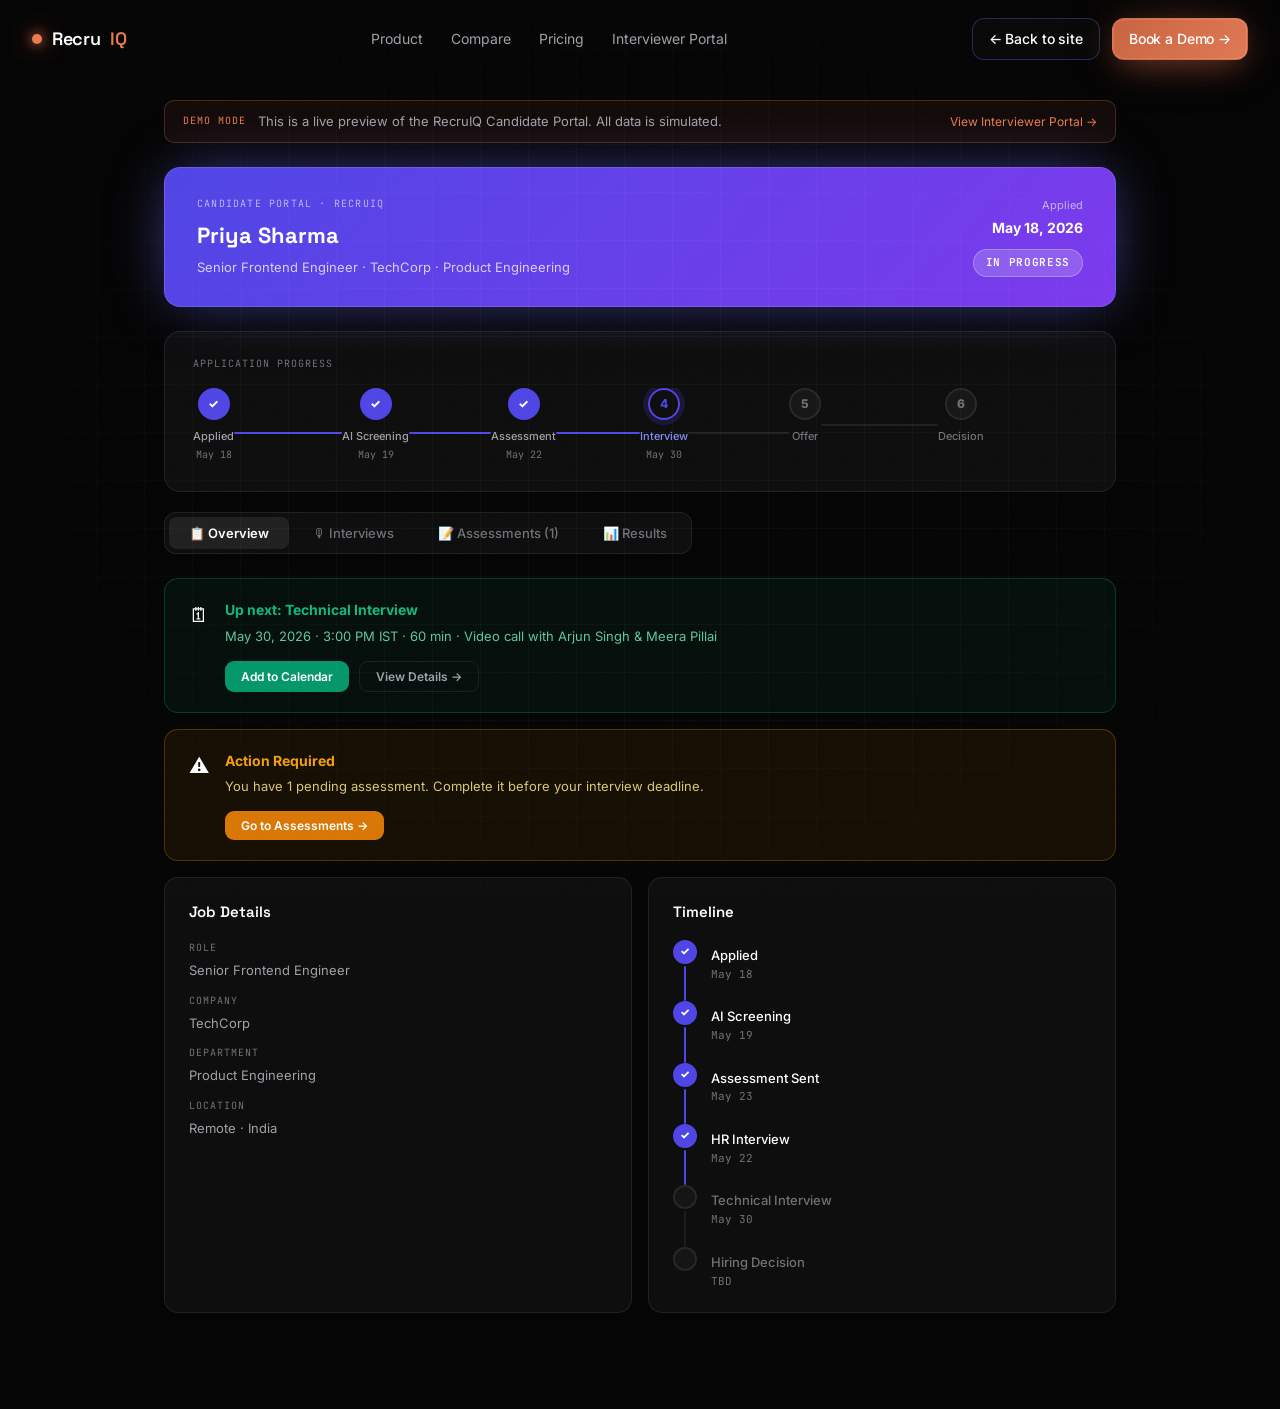
==== candidate-portal.html @ 2f773f4e "Add Candidate Portal and Interviewer Portal demo pages - Created candidate-portal.html: full dark-th" ====
<!doctype html>
<html lang="en">
<head>
<meta charset="utf-8">
<meta name="viewport" content="width=device-width,initial-scale=1">
<title>Candidate Portal — RecruIQ Demo</title>
<meta name="robots" content="noindex">
<link rel="icon" href="favicon.ico">
<link rel="stylesheet" href="shared.css">
<style>
.portal-wrap { max-width: 1000px; margin: 0 auto; padding: 100px 24px 80px; }

/* Header gradient */
.portal-header {
  background: linear-gradient(135deg, #4f46e5 0%, #7c3aed 100%);
  border-radius: 16px;
  padding: 28px 32px;
  display: flex;
  justify-content: space-between;
  align-items: center;
  margin-bottom: 24px;
  border: 1px solid rgba(255,255,255,0.12);
  box-shadow: 0 0 60px -10px rgba(99,102,241,0.6);
}
.portal-header-left .label {
  font-family: 'JetBrains Mono', monospace;
  font-size: 10px;
  text-transform: uppercase;
  letter-spacing: 0.12em;
  color: rgba(255,255,255,0.6);
  margin-bottom: 6px;
}
.portal-header-left .name { font-family: 'Space Grotesk', sans-serif; font-size: 22px; font-weight: 700; color: #fff; }
.portal-header-left .sub { font-size: 13px; color: rgba(255,255,255,0.75); margin-top: 4px; }
.portal-header-right { text-align: right; }
.portal-header-right .date-label { font-size: 11px; color: rgba(255,255,255,0.6); }
.portal-header-right .date-val { font-weight: 700; color: #fff; font-size: 14px; margin-top: 2px; }
.status-badge {
  display: inline-block;
  margin-top: 10px;
  background: rgba(255,255,255,0.18);
  border: 1px solid rgba(255,255,255,0.25);
  border-radius: 20px;
  padding: 4px 12px;
  font-size: 11px;
  font-weight: 600;
  color: #fff;
  font-family: 'JetBrains Mono', monospace;
  text-transform: uppercase;
  letter-spacing: 0.06em;
}

/* Stage pipeline */
.stage-card {
  background: var(--card);
  border: 1px solid var(--border);
  border-radius: 16px;
  padding: 24px 28px;
  margin-bottom: 20px;
}
.stage-label {
  font-family: 'JetBrains Mono', monospace;
  font-size: 10px;
  text-transform: uppercase;
  letter-spacing: 0.1em;
  color: var(--text-faint);
  margin-bottom: 16px;
}
.stage-pipeline {
  display: flex;
  align-items: flex-start;
  gap: 0;
  overflow-x: auto;
  padding-bottom: 4px;
}
.stage-item {
  display: flex;
  flex-direction: column;
  align-items: center;
  flex: 1;
  min-width: 80px;
  position: relative;
}
.stage-connector {
  flex: 1;
  height: 2px;
  margin-top: 15px;
  border-radius: 2px;
  min-width: 20px;
}
.stage-dot {
  width: 32px; height: 32px;
  border-radius: 50%;
  display: flex; align-items: center; justify-content: center;
  font-size: 12px; font-weight: 800;
  border: 2px solid;
  flex-shrink: 0;
  position: relative;
  z-index: 1;
}
.stage-dot.done { background: #4f46e5; border-color: #4f46e5; color: #fff; }
.stage-dot.active {
  background: transparent;
  border-color: #4f46e5;
  color: #4f46e5;
  box-shadow: 0 0 0 5px rgba(79,70,229,0.18);
}
.stage-dot.future { background: rgba(255,255,255,0.04); border-color: var(--border); color: var(--text-faint); }
.stage-name { font-size: 11px; font-weight: 500; margin-top: 8px; white-space: nowrap; text-align: center; }
.stage-date { font-size: 10px; color: var(--text-faint); font-family: 'JetBrains Mono', monospace; margin-top: 2px; }

/* Tab bar */
.tab-bar {
  display: flex;
  gap: 4px;
  background: rgba(255,255,255,0.04);
  border: 1px solid var(--border);
  border-radius: 12px;
  padding: 4px;
  margin-bottom: 24px;
  width: fit-content;
}
.tab-btn {
  background: transparent;
  border: none;
  border-radius: 8px;
  padding: 8px 20px;
  font-size: 13px;
  font-family: 'Inter', sans-serif;
  color: var(--text-faint);
  cursor: pointer;
  font-weight: 500;
  transition: all .15s;
  white-space: nowrap;
}
.tab-btn.active {
  background: rgba(255,255,255,0.08);
  color: #fff;
  font-weight: 600;
}
.tab-pane { display: none; }
.tab-pane.active { display: block; }

/* Portal card */
.p-card {
  background: var(--card);
  border: 1px solid var(--border);
  border-radius: 14px;
  padding: 22px 24px;
  margin-bottom: 16px;
  transition: border-color .2s;
}
.p-card-grid { display: grid; grid-template-columns: 1fr 1fr; gap: 16px; }
.p-card-label {
  font-family: 'JetBrains Mono', monospace;
  font-size: 10px;
  text-transform: uppercase;
  letter-spacing: 0.1em;
  color: var(--text-faint);
  margin-bottom: 4px;
}
.p-card-value { font-size: 13px; color: var(--text-dim); }

/* Alert cards */
.alert-green {
  background: rgba(16,185,129,0.06);
  border: 1px solid rgba(16,185,129,0.25);
  border-radius: 14px;
  padding: 20px 24px;
  margin-bottom: 16px;
  display: flex;
  gap: 16px;
  align-items: flex-start;
}
.alert-amber {
  background: rgba(245,158,11,0.07);
  border: 1px solid rgba(245,158,11,0.25);
  border-radius: 14px;
  padding: 20px 24px;
  margin-bottom: 16px;
  display: flex;
  gap: 16px;
  align-items: flex-start;
}
.alert-icon { font-size: 20px; flex-shrink: 0; }
.alert-title { font-weight: 700; font-size: 14px; margin-bottom: 4px; }
.alert-green .alert-title { color: #10b981; }
.alert-amber .alert-title { color: #f59e0b; }
.alert-body { font-size: 13px; }
.alert-green .alert-body { color: rgba(110,231,183,0.85); }
.alert-amber .alert-body { color: rgba(253,230,138,0.85); }

/* Badge */
.badge {
  display: inline-block;
  font-size: 11px;
  font-weight: 600;
  padding: 3px 9px;
  border-radius: 5px;
  font-family: 'JetBrains Mono', monospace;
}
.badge-green  { color: #10b981; background: rgba(16,185,129,0.12); }
.badge-amber  { color: #f59e0b; background: rgba(245,158,11,0.12); }
.badge-indigo { color: #818cf8; background: rgba(99,102,241,0.12); }
.badge-gray   { color: var(--text-faint); background: rgba(255,255,255,0.06); }
.badge-coral  { color: var(--coral-bright); background: rgba(201,100,66,0.12); }

/* Section heading inside portal */
.p-h2 {
  font-family: 'Space Grotesk', sans-serif;
  font-size: 15px;
  font-weight: 600;
  color: var(--text);
  margin-bottom: 16px;
}

/* Timeline */
.timeline { display: flex; flex-direction: column; }
.tl-item { display: flex; gap: 14px; padding-bottom: 18px; position: relative; }
.tl-item:last-child { padding-bottom: 0; }
.tl-line {
  position: absolute;
  left: 11px; top: 26px;
  width: 2px;
  height: calc(100% - 26px);
  border-radius: 2px;
}
.tl-dot {
  width: 24px; height: 24px;
  border-radius: 50%; flex-shrink: 0; z-index: 1;
  display: flex; align-items: center; justify-content: center;
  font-size: 11px; font-weight: 800;
  border: 2px solid;
}
.tl-dot.done { background: #4f46e5; border-color: #4f46e5; color: #fff; }
.tl-dot.future { background: rgba(255,255,255,0.03); border-color: var(--border); color: var(--text-faint); }
.tl-name { font-size: 13px; font-weight: 500; margin-top: 3px; }
.tl-date { font-size: 11px; color: var(--text-faint); font-family: 'JetBrains Mono', monospace; }

/* Interview card */
.iv-card {
  background: var(--card);
  border: 1px solid var(--border);
  border-radius: 14px;
  padding: 22px 24px;
  margin-bottom: 16px;
}
.iv-card.upcoming { border-color: rgba(79,70,229,0.35); }
.iv-top { display: flex; justify-content: space-between; align-items: flex-start; margin-bottom: 14px; }
.iv-title { font-family: 'Space Grotesk', sans-serif; font-size: 17px; font-weight: 700; color: var(--text); }
.iv-meta { font-size: 12px; color: var(--text-faint); margin-top: 4px; font-family: 'JetBrains Mono', monospace; }
.iv-feedback {
  background: rgba(255,255,255,0.025);
  border: 1px solid var(--border);
  border-left: 3px solid #4f46e5;
  border-radius: 0 10px 10px 0;
  padding: 14px 16px;
  font-size: 13px;
  color: var(--text-dim);
  line-height: 1.65;
  margin-top: 14px;
}
.iv-strengths { display: flex; gap: 32px; margin-top: 12px; flex-wrap: wrap; }
.iv-str-title { font-family: 'JetBrains Mono', monospace; font-size: 10px; text-transform: uppercase; letter-spacing: 0.1em; margin-bottom: 6px; }

/* Button */
.p-btn {
  display: inline-flex; align-items: center; gap: 7px;
  background: #4f46e5;
  color: #fff; border: none; border-radius: 9px;
  padding: 9px 20px; font-size: 13px; font-weight: 600;
  cursor: pointer; font-family: 'Inter', sans-serif;
  transition: opacity .15s, transform .15s;
}
.p-btn:hover { opacity: .88; transform: translateY(-1px); }
.p-btn.outline {
  background: transparent;
  border: 1px solid var(--border);
  color: var(--text-dim);
}
.p-btn.green { background: #059669; }
.p-btn.danger { background: #ef4444; }

/* Assessment card */
.as-card {
  border: 1px solid var(--border);
  border-radius: 14px;
  padding: 22px 24px;
  margin-bottom: 16px;
  background: var(--card);
}
.as-card.pending { background: rgba(245,158,11,0.04); border-color: rgba(245,158,11,0.25); }
.as-card.done    { background: var(--card); }
.as-top { display: flex; justify-content: space-between; align-items: flex-start; }
.as-title { font-family: 'Space Grotesk', sans-serif; font-size: 16px; font-weight: 700; color: var(--text); margin-bottom: 4px; }
.as-by { font-size: 12px; color: var(--text-faint); font-family: 'JetBrains Mono', monospace; }
.as-types { display: flex; gap: 10px; margin-top: 12px; }
.as-type-dot {
  width: 8px; height: 8px; border-radius: 50%; display: inline-block; margin-right: 5px;
}

/* Score bar */
.score-wrap { display: flex; align-items: center; gap: 14px; margin-top: 12px; }
.score-bar { flex: 1; height: 6px; background: rgba(255,255,255,0.06); border-radius: 4px; overflow: hidden; }
.score-fill { height: 100%; border-radius: 4px; }

/* Results */
.round-row {
  display: flex; justify-content: space-between; align-items: center;
  padding: 13px 0;
  border-bottom: 1px solid rgba(255,255,255,0.05);
}
.round-row:last-child { border-bottom: none; }
.round-name { font-size: 13px; font-weight: 500; color: var(--text); }
.round-note { font-size: 12px; color: var(--text-faint); margin-top: 2px; }
.round-right { display: flex; align-items: center; gap: 12px; flex-shrink: 0; }
.round-date { font-size: 11px; color: var(--text-faint); font-family: 'JetBrains Mono', monospace; }

/* ─── Assessment Runner ─── */
#runner { display: none; }
#runner.active { display: block; }
#portal-main { display: block; }
#portal-main.hidden { display: none; }

.runner-header {
  background: var(--card);
  border: 1px solid var(--border);
  border-radius: 14px;
  padding: 18px 24px;
  display: flex;
  justify-content: space-between;
  align-items: center;
  margin-bottom: 24px;
}
.progress-bar-wrap { background: rgba(255,255,255,0.06); border-radius: 4px; height: 4px; margin-top: 10px; }
.progress-bar-fill { height: 100%; border-radius: 4px; background: #4f46e5; transition: width .3s; }

.q-card {
  background: var(--card);
  border: 1px solid var(--border);
  border-radius: 14px;
  padding: 28px;
  margin-bottom: 20px;
}
.q-text { font-size: 16px; font-weight: 600; color: var(--text); line-height: 1.55; margin-bottom: 24px; }

/* MCQ options */
.mcq-option {
  display: flex; align-items: center; gap: 14px;
  background: rgba(255,255,255,0.025);
  border: 2px solid var(--border);
  border-radius: 10px;
  padding: 13px 16px;
  margin-bottom: 10px;
  cursor: pointer;
  transition: border-color .15s, background .15s;
  font-size: 14px;
  color: var(--text-dim);
}
.mcq-option:hover { border-color: rgba(79,70,229,0.5); background: rgba(79,70,229,0.06); }
.mcq-option.selected { border-color: #4f46e5; background: rgba(79,70,229,0.12); color: #fff; }
.mcq-letter {
  width: 26px; height: 26px;
  border-radius: 50%;
  background: rgba(255,255,255,0.06);
  display: flex; align-items: center; justify-content: center;
  font-size: 11px; font-weight: 800;
  color: var(--text-faint);
  flex-shrink: 0;
  font-family: 'JetBrains Mono', monospace;
  border: 1px solid var(--border);
}
.mcq-option.selected .mcq-letter { background: #4f46e5; color: #fff; border-color: #4f46e5; }

/* Text answer */
.text-answer {
  width: 100%;
  background: rgba(255,255,255,0.03);
  border: 1.5px solid var(--border);
  border-radius: 10px;
  padding: 14px 16px;
  color: var(--text);
  font-family: 'Inter', sans-serif;
  font-size: 14px;
  line-height: 1.6;
  resize: vertical;
  min-height: 140px;
  outline: none;
  transition: border-color .2s;
}
.text-answer:focus { border-color: rgba(79,70,229,0.5); }
.char-count { font-size: 11px; color: var(--text-faint); text-align: right; margin-top: 6px; font-family: 'JetBrains Mono', monospace; }

/* Video section */
.video-viewport {
  background: #0a0a0f;
  border: 1px solid var(--border);
  border-radius: 12px;
  overflow: hidden;
  aspect-ratio: 16/9;
  position: relative;
  display: flex; align-items: center; justify-content: center;
  margin-bottom: 14px;
}
.video-viewport video { width: 100%; height: 100%; object-fit: cover; }
.video-idle-msg { text-align: center; color: var(--text-faint); }
.video-idle-msg .icon { font-size: 36px; margin-bottom: 10px; }
.rec-badge {
  position: absolute;
  top: 12px; right: 12px;
  display: flex; align-items: center; gap: 7px;
  background: rgba(0,0,0,0.65);
  border-radius: 20px;
  padding: 5px 12px;
  font-size: 12px; font-weight: 700;
  color: #fff;
  font-family: 'JetBrains Mono', monospace;
}
.rec-dot { width: 8px; height: 8px; border-radius: 50%; background: #ef4444; animation: blink 1s step-start infinite; }
@keyframes blink { 50% { opacity: 0; } }

/* Q nav */
.q-nav { display: flex; justify-content: space-between; align-items: center; }

/* Inline flex buttons */
.btn-row { display: flex; gap: 10px; flex-wrap: wrap; margin-top: 14px; }

@media (max-width: 640px) {
  .p-card-grid { grid-template-columns: 1fr; }
  .portal-header { flex-direction: column; gap: 16px; text-align: left; }
  .portal-header-right { text-align: left; }
}
</style>
</head>
<body data-page="portal">

<nav class="nav">
  <div class="container nav-inner">
    <a href="index.html" class="logo">
      <span class="logo-dot"></span>
      Recru<span style="color:var(--coral-bright)">IQ</span>
    </a>
    <ul class="nav-links">
      <li><a href="index.html#product">Product</a></li>
      <li><a href="compare.html">Compare</a></li>
      <li><a href="pricing.html">Pricing</a></li>
      <li><a href="interviewer-portal.html">Interviewer Portal</a></li>
    </ul>
    <div class="nav-cta">
      <a href="index.html" class="btn btn-sm btn-ghost">← Back to site</a>
      <a href="contact.html" class="btn btn-primary btn-sm">Book a Demo →</a>
    </div>
  </div>
</nav>

<div class="portal-wrap">

  <!-- Demo banner -->
  <div style="background:rgba(201,100,66,0.08);border:1px solid rgba(201,100,66,0.3);border-radius:10px;padding:10px 18px;margin-bottom:24px;display:flex;align-items:center;gap:12px;font-size:13px;color:var(--text-dim);">
    <span style="color:var(--coral-bright);font-family:'JetBrains Mono',monospace;font-size:10px;text-transform:uppercase;letter-spacing:0.1em;flex-shrink:0;">Demo Mode</span>
    <span>This is a live preview of the RecruIQ Candidate Portal. All data is simulated.</span>
    <a href="interviewer-portal.html" style="margin-left:auto;color:var(--coral-bright);font-size:12px;text-decoration:none;white-space:nowrap;">View Interviewer Portal →</a>
  </div>

  <!-- ── Assessment Runner (hidden until started) ── -->
  <div id="runner">
    <div class="runner-header">
      <div>
        <div style="font-family:'Space Grotesk',sans-serif;font-size:15px;font-weight:700;color:var(--text)" id="runner-title"></div>
        <div style="font-size:12px;color:var(--text-faint);margin-top:3px;font-family:'JetBrains Mono',monospace" id="runner-meta"></div>
        <div class="progress-bar-wrap" style="width:320px;max-width:100%">
          <div class="progress-bar-fill" id="runner-progress" style="width:0%"></div>
        </div>
      </div>
      <button class="p-btn outline" onclick="exitRunner()">✕ Exit</button>
    </div>
    <div id="runner-body"></div>
    <div class="q-nav" style="margin-top:8px">
      <button class="p-btn outline" id="btn-back" onclick="prevQ()">← Back</button>
      <button class="p-btn" id="btn-next" onclick="nextQ()">Next →</button>
    </div>
  </div>

  <!-- ── Main portal ── -->
  <div id="portal-main">

    <!-- Header -->
    <div class="portal-header">
      <div class="portal-header-left">
        <div class="label">Candidate Portal · RecruIQ</div>
        <div class="name">Priya Sharma</div>
        <div class="sub">Senior Frontend Engineer · TechCorp · Product Engineering</div>
      </div>
      <div class="portal-header-right">
        <div class="date-label">Applied</div>
        <div class="date-val">May 18, 2026</div>
        <div class="status-badge">In Progress</div>
      </div>
    </div>

    <!-- Stage pipeline -->
    <div class="stage-card">
      <div class="stage-label">Application Progress</div>
      <div class="stage-pipeline" id="stage-pipeline">
        <!-- Rendered by JS -->
      </div>
    </div>

    <!-- Tab bar -->
    <div class="tab-bar">
      <button class="tab-btn active" onclick="switchTab(this,'tab-overview')">📋 Overview</button>
      <button class="tab-btn" onclick="switchTab(this,'tab-interviews')">🎙 Interviews</button>
      <button class="tab-btn" onclick="switchTab(this,'tab-assessments')" id="tab-btn-assess">📝 Assessments (1)</button>
      <button class="tab-btn" onclick="switchTab(this,'tab-results')">📊 Results</button>
    </div>

    <!-- Overview -->
    <div class="tab-pane active" id="tab-overview">
      <div class="alert-green">
        <div class="alert-icon">🗓</div>
        <div>
          <div class="alert-title">Up next: Technical Interview</div>
          <div class="alert-body">May 30, 2026 · 3:00 PM IST · 60 min · Video call with Arjun Singh &amp; Meera Pillai</div>
          <div class="btn-row">
            <button class="p-btn green" style="font-size:12px;padding:7px 16px">Add to Calendar</button>
            <button class="p-btn outline" style="font-size:12px;padding:7px 16px" onclick="switchTabByKey('tab-interviews')">View Details →</button>
          </div>
        </div>
      </div>
      <div class="alert-amber" id="assess-alert">
        <div class="alert-icon">⚠️</div>
        <div>
          <div class="alert-title">Action Required</div>
          <div class="alert-body">You have 1 pending assessment. Complete it before your interview deadline.</div>
          <div class="btn-row">
            <button class="p-btn" style="background:#d97706;font-size:12px;padding:7px 16px" onclick="switchTabByKey('tab-assessments')">Go to Assessments →</button>
          </div>
        </div>
      </div>
      <div class="p-card-grid">
        <div class="p-card">
          <div class="p-h2">Job Details</div>
          <div style="display:flex;flex-direction:column;gap:12px">
            <div><div class="p-card-label">Role</div><div class="p-card-value">Senior Frontend Engineer</div></div>
            <div><div class="p-card-label">Company</div><div class="p-card-value">TechCorp</div></div>
            <div><div class="p-card-label">Department</div><div class="p-card-value">Product Engineering</div></div>
            <div><div class="p-card-label">Location</div><div class="p-card-value">Remote · India</div></div>
          </div>
        </div>
        <div class="p-card">
          <div class="p-h2">Timeline</div>
          <div class="timeline" id="timeline-list"></div>
        </div>
      </div>
    </div>

    <!-- Interviews -->
    <div class="tab-pane" id="tab-interviews">
      <div class="iv-card">
        <div class="iv-top">
          <div>
            <div class="iv-title">HR Screening <span class="badge badge-green" style="font-size:10px;margin-left:6px">✓ Passed</span></div>
            <div class="iv-meta">Round 1 · May 22 · 11:00 AM · 30 min · Video · Ritika Nair (HR)</div>
          </div>
          <span class="badge badge-gray">Completed</span>
        </div>
        <div class="iv-feedback">
          Excellent communication and cultural alignment. Demonstrated genuine passion for the role.
          <div class="iv-strengths">
            <div><div class="iv-str-title" style="color:#10b981">Strengths</div>
              <div style="font-size:12px;color:rgba(110,231,183,0.8)">✓ Clear articulation<br>✓ Strong motivation<br>✓ Cultural fit</div>
            </div>
            <div><div class="iv-str-title" style="color:#f59e0b">Areas to grow</div>
              <div style="font-size:12px;color:rgba(253,230,138,0.8)">→ Expand on leadership examples</div>
            </div>
          </div>
        </div>
      </div>
      <div class="iv-card upcoming">
        <div class="iv-top">
          <div>
            <div class="iv-title">Technical Interview <span class="badge badge-indigo" style="font-size:10px;margin-left:6px">Upcoming</span></div>
            <div class="iv-meta">Round 2 · May 30 · 3:00 PM IST · 60 min · Video · Arjun Singh (Tech Lead), Meera Pillai (Senior Eng.)</div>
          </div>
          <button class="p-btn" style="font-size:12px;padding:7px 16px">Join Interview →</button>
        </div>
        <div style="margin-top:12px;padding:12px 16px;background:rgba(79,70,229,0.06);border:1px solid rgba(79,70,229,0.2);border-radius:10px;font-size:13px;color:var(--text-dim)">
          🔗 Google Meet link will be sent 30 minutes before the interview starts.
        </div>
      </div>
    </div>

    <!-- Assessments -->
    <div class="tab-pane" id="tab-assessments">
      <p style="font-size:13px;color:var(--text-faint);margin-bottom:16px">Assessments assigned by your interviewers. Complete pending ones before your next interview.</p>

      <div class="as-card pending" id="as-card-1">
        <div class="as-top">
          <div>
            <div class="as-title">Frontend Engineering Assessment <span class="badge badge-amber" id="as-badge-1">Not Started</span></div>
            <div class="as-by">Posted by Arjun Singh · Tech Lead on May 23, 2026 · Due May 28</div>
          </div>
          <button class="p-btn" onclick="startAssessment()" id="as-btn-1">Start Assessment →</button>
        </div>
        <div class="as-types">
          <span><span class="as-type-dot" style="background:#0ea5e9"></span><span style="font-size:12px;color:var(--text-faint)">3 MCQ</span></span>
          <span><span class="as-type-dot" style="background:#8b5cf6"></span><span style="font-size:12px;color:var(--text-faint)">2 Written</span></span>
          <span><span class="as-type-dot" style="background:#ef4444"></span><span style="font-size:12px;color:var(--text-faint)">1 Video</span></span>
          <span style="font-size:12px;color:var(--text-faint)">· ~40 min</span>
        </div>
        <div id="as-score-1" style="display:none"></div>
      </div>

      <div class="as-card done">
        <div class="as-top">
          <div>
            <div class="as-title">Logical Reasoning &amp; Aptitude Test <span class="badge badge-green">✓ Completed</span></div>
            <div class="as-by">Posted by Ritika Nair · HR on May 20, 2026</div>
          </div>
          <button class="p-btn outline" style="font-size:12px;padding:7px 16px">View Submission</button>
        </div>
        <div class="score-wrap">
          <span style="font-size:12px;color:var(--text-faint)">Your score</span>
          <span style="font-family:'Space Grotesk',sans-serif;font-size:24px;font-weight:700;color:#10b981">88%</span>
          <div class="score-bar"><div class="score-fill" style="width:88%;background:linear-gradient(90deg,#059669,#10b981)"></div></div>
        </div>
      </div>
    </div>

    <!-- Results -->
    <div class="tab-pane" id="tab-results">
      <div class="alert-green" style="margin-bottom:20px">
        <div class="alert-icon">🎯</div>
        <div>
          <div class="alert-title">Process In Progress</div>
          <div class="alert-body">You are currently in the Interview stage. Results update after each completed round.</div>
        </div>
      </div>

      <div class="p-card" style="margin-bottom:16px">
        <div class="p-h2">Round-by-Round Results</div>
        <div id="rounds-list"></div>
      </div>

      <div class="p-card">
        <div class="p-h2">Assessment Scores</div>
        <div id="as-results-list"></div>
      </div>
    </div>

  </div><!-- /portal-main -->
</div><!-- /portal-wrap -->

<script src="shared.js"></script>
<script>
// ── Data ──────────────────────────────────────────────────────────────────────
const STAGES = [
  { key:'applied',    label:'Applied',      date:'May 18', status:'done'   },
  { key:'screening',  label:'AI Screening', date:'May 19', status:'done'   },
  { key:'assessment', label:'Assessment',   date:'May 22', status:'done'   },
  { key:'interview',  label:'Interview',    date:'May 30', status:'active' },
  { key:'offer',      label:'Offer',        date:null,     status:'future' },
  { key:'decision',   label:'Decision',     date:null,     status:'future' },
];

const TIMELINE = [
  { label:'Applied',             date:'May 18', done:true  },
  { label:'AI Screening',        date:'May 19', done:true  },
  { label:'Assessment Sent',     date:'May 23', done:true  },
  { label:'HR Interview',        date:'May 22', done:true  },
  { label:'Technical Interview', date:'May 30', done:false },
  { label:'Hiring Decision',     date:'TBD',    done:false },
];

const ROUNDS = [
  { name:'AI Screening',        date:'May 19', status:'passed',  note:'Profile matched 87% of job requirements.' },
  { name:'HR Interview',        date:'May 22', status:'passed',  note:'Strong communication and cultural fit.'   },
  { name:'Aptitude Test',       date:'May 22', status:'passed',  note:'Scored 88% on logical reasoning.'         },
  { name:'Technical Interview', date:'May 30', status:'pending', note:'Scheduled — awaiting completion.'         },
  { name:'Final Decision',      date:'TBD',    status:'pending', note:''                                         },
];

const QUESTIONS = [
  { id:'q1', type:'mcq', q:'Which React hook correctly runs code only once after the component first mounts?',
    opts:['useEffect(() => {…}, [someValue])','useEffect(() => {…}, [])','useEffect(() => {…})','useMemo(() => {…}, [])'] },
  { id:'q2', type:'mcq', q:'What is the output of: console.log(typeof null)?',
    opts:['"null"', '"undefined"', '"object"', '"boolean"'] },
  { id:'q3', type:'mcq', q:'Which CSS property creates a new stacking context when combined with a non-static position?',
    opts:['display: flex','position: relative','z-index','margin: auto'] },
  { id:'q4', type:'text', q:'Explain the difference between controlled and uncontrolled components in React. Give an example use-case for each.' },
  { id:'q5', type:'text', q:'Describe how you would optimise a React application that is rendering slowly. List tools and techniques.' },
  { id:'q6', type:'video', q:'Walk us through the most technically challenging project you have worked on. What was the problem, how did you approach it, and what was the outcome?', timeLimit:120 },
];

// ── State ─────────────────────────────────────────────────────────────────────
let curQ = 0;
const answers = {};
let videoSaved = false;
let asCompleted = false;
let stream = null, recorder = null, chunks = [], recInterval = null, recTime = 0;
const MAX_VIDEO_SEC = 120;

// ── Render pipeline ───────────────────────────────────────────────────────────
(function renderPipeline() {
  const c = document.getElementById('stage-pipeline');
  STAGES.forEach((s, i) => {
    const item = document.createElement('div');
    item.style.cssText = 'display:flex;align-items:center;flex:1;min-width:0';
    const col = document.createElement('div');
    col.style.cssText = 'display:flex;flex-direction:column;align-items:center;flex:0 0 auto';
    const dot = document.createElement('div');
    dot.className = 'stage-dot ' + s.status;
    dot.textContent = s.status === 'done' ? '✓' : (i + 1);
    const nm = document.createElement('div');
    nm.className = 'stage-name';
    nm.style.color = s.status === 'active' ? '#818cf8' : s.status === 'done' ? '#a1a1aa' : 'var(--text-faint)';
    nm.textContent = s.label;
    const dt = document.createElement('div');
    dt.className = 'stage-date';
    dt.textContent = s.date || '';
    col.appendChild(dot); col.appendChild(nm); col.appendChild(dt);
    item.appendChild(col);
    if (i < STAGES.length - 1) {
      const line = document.createElement('div');
      line.className = 'stage-connector';
      line.style.background = s.status === 'done' ? '#4f46e5' : 'rgba(255,255,255,0.08)';
      item.appendChild(line);
    }
    c.appendChild(item);
  });
})();

// ── Render timeline ───────────────────────────────────────────────────────────
(function renderTimeline() {
  const c = document.getElementById('timeline-list');
  TIMELINE.forEach((t, i) => {
    const item = document.createElement('div');
    item.className = 'tl-item';
    if (i < TIMELINE.length - 1) {
      const line = document.createElement('div');
      line.className = 'tl-line';
      line.style.background = t.done ? '#4f46e5' : 'rgba(255,255,255,0.06)';
      item.appendChild(line);
    }
    const dot = document.createElement('div');
    dot.className = 'tl-dot ' + (t.done ? 'done' : 'future');
    dot.textContent = t.done ? '✓' : '';
    const text = document.createElement('div');
    text.style.paddingTop = '2px';
    text.innerHTML = `<div class="tl-name" style="color:${t.done?'var(--text)':'var(--text-faint)'}">${t.label}</div><div class="tl-date">${t.date}</div>`;
    item.appendChild(dot); item.appendChild(text);
    c.appendChild(item);
  });
})();

// ── Render rounds ─────────────────────────────────────────────────────────────
(function renderRounds() {
  const c = document.getElementById('rounds-list');
  ROUNDS.forEach(r => {
    const row = document.createElement('div');
    row.className = 'round-row';
    const badge = r.status === 'passed'
      ? '<span class="badge badge-green">✓ Passed</span>'
      : '<span class="badge badge-gray">Pending</span>';
    row.innerHTML = `<div><div class="round-name">${r.name}</div>${r.note?`<div class="round-note">${r.note}</div>`:''}</div>
      <div class="round-right"><span class="round-date">${r.date}</span>${badge}</div>`;
    c.appendChild(row);
  });
  document.getElementById('as-results-list').innerHTML = `
    <div class="round-row"><div><div class="round-name">Frontend Engineering Assessment</div><div class="round-note">Posted by Arjun Singh · Tech Lead</div></div>
      <div class="round-right" id="as-result-1"><span class="badge badge-amber">Not submitted</span></div></div>
    <div class="round-row"><div><div class="round-name">Logical Reasoning &amp; Aptitude Test</div><div class="round-note">Posted by Ritika Nair · HR</div></div>
      <div class="round-right"><div style="display:flex;align-items:center;gap:10px"><div class="score-bar" style="width:80px"><div class="score-fill" style="width:88%;background:linear-gradient(90deg,#059669,#10b981)"></div></div><span style="font-weight:800;color:#10b981;font-family:'Space Grotesk',sans-serif">88%</span></div></div></div>`;
})();

// ── Tab switching ─────────────────────────────────────────────────────────────
function switchTab(btn, paneId) {
  document.querySelectorAll('.tab-btn').forEach(b => b.classList.remove('active'));
  document.querySelectorAll('.tab-pane').forEach(p => p.classList.remove('active'));
  btn.classList.add('active');
  document.getElementById(paneId).classList.add('active');
}
function switchTabByKey(paneId) {
  const map = { 'tab-overview':'📋 Overview','tab-interviews':'🎙 Interviews','tab-assessments':null,'tab-results':'📊 Results' };
  document.querySelectorAll('.tab-btn').forEach(b => {
    if (b.textContent.trim().startsWith('📝 Assessments') && paneId === 'tab-assessments') { switchTab(b, paneId); }
    else if (b.textContent.includes(map[paneId] || '___')) switchTab(b, paneId);
  });
}

// ── Assessment runner ─────────────────────────────────────────────────────────
function startAssessment() {
  curQ = 0;
  Object.keys(answers).forEach(k => delete answers[k]);
  videoSaved = false;
  document.getElementById('portal-main').classList.add('hidden');
  document.getElementById('runner').classList.add('active');
  renderQ();
}
function exitRunner() {
  stopStream();
  document.getElementById('runner').classList.remove('active');
  document.getElementById('portal-main').classList.remove('hidden');
}
function renderQ() {
  const q = QUESTIONS[curQ];
  const total = QUESTIONS.length;
  document.getElementById('runner-title').textContent = 'Frontend Engineering Assessment';
  document.getElementById('runner-meta').textContent = `Question ${curQ+1} of ${total} · Posted by Arjun Singh · Tech Lead`;
  document.getElementById('runner-progress').style.width = Math.round((curQ/total)*100) + '%';
  document.getElementById('btn-back').disabled = curQ === 0;
  document.getElementById('btn-next').textContent = curQ === total-1 ? 'Submit Assessment ✓' : 'Next →';
  updateNextBtn();

  const TYPE_LABEL = { mcq:'Multiple Choice', text:'Written Answer', video:'Video Answer' };
  const TYPE_COLOR = { mcq:'#0ea5e9', text:'#8b5cf6', video:'#ef4444' };
  const TYPE_BG = { mcq:'rgba(14,165,233,0.12)', text:'rgba(139,92,246,0.12)', video:'rgba(239,68,68,0.12)' };
  let html = `<div class="q-card">
    <div style="display:flex;justify-content:space-between;align-items:center;margin-bottom:12px">
      <span style="font-size:12px;color:var(--text-faint);font-family:'JetBrains Mono',monospace">Q${curQ+1} / ${total}</span>
      <span style="font-size:11px;font-weight:600;padding:3px 9px;border-radius:5px;color:${TYPE_COLOR[q.type]};background:${TYPE_BG[q.type]};font-family:'JetBrains Mono',monospace">${TYPE_LABEL[q.type]}</span>
    </div>
    <div class="q-text">${q.q}</div>`;

  if (q.type === 'mcq') {
    html += q.opts.map((opt, i) => {
      const sel = answers[q.id] === i ? 'selected' : '';
      return `<div class="mcq-option ${sel}" onclick="selectMCQ(${i})"><span class="mcq-letter">${String.fromCharCode(65+i)}</span>${opt}</div>`;
    }).join('');
  } else if (q.type === 'text') {
    const val = answers[q.id] || '';
    html += `<textarea class="text-answer" id="text-input" oninput="saveText()" placeholder="Type your answer here…">${val}</textarea>
      <div class="char-count"><span id="char-count">${val.length}</span> chars · min 10</div>`;
  } else if (q.type === 'video') {
    html += `<div class="video-viewport" id="video-vp">
      <video id="live-vid" muted playsinline style="display:none;width:100%;height:100%;object-fit:cover"></video>
      <video id="play-vid" controls playsinline style="display:none;width:100%;height:100%;object-fit:cover"></video>
      <div id="vid-idle" class="video-idle-msg">
        <div class="icon">🎥</div>
        <div style="font-size:14px;font-weight:600;color:var(--text)">Camera not started</div>
        <div style="font-size:12px;margin-top:4px">Click "Enable Camera" to begin</div>
      </div>
      <div class="rec-badge" id="rec-badge" style="display:none">
        <span class="rec-dot"></span>
        <span id="rec-timer">0:00</span>
      </div>
    </div>
    <div id="cam-err" style="display:none;background:rgba(239,68,68,0.08);border:1px solid rgba(239,68,68,0.25);border-radius:8px;padding:10px 14px;font-size:13px;color:#fca5a5;margin-bottom:12px"></div>
    <div class="btn-row" id="vid-btns">
      <button class="p-btn" onclick="enableCam()">Enable Camera</button>
    </div>
    <div style="font-size:11px;color:var(--text-faint);margin-top:8px;font-family:'JetBrains Mono',monospace">Max 2:00 · Recording stays local for this demo</div>`;
  }

  html += '</div>';
  document.getElementById('runner-body').innerHTML = html;
  updateNextBtn();
}

function selectMCQ(i) {
  answers[QUESTIONS[curQ].id] = i;
  document.querySelectorAll('.mcq-option').forEach((el, idx) => {
    el.classList.toggle('selected', idx === i);
    el.querySelector('.mcq-letter').style.background = idx===i?'#4f46e5':'rgba(255,255,255,0.06)';
    el.querySelector('.mcq-letter').style.color = idx===i?'#fff':'var(--text-faint)';
    el.querySelector('.mcq-letter').style.borderColor = idx===i?'#4f46e5':'var(--border)';
  });
  updateNextBtn();
}
function saveText() {
  const el = document.getElementById('text-input');
  answers[QUESTIONS[curQ].id] = el.value;
  document.getElementById('char-count').textContent = el.value.length;
  updateNextBtn();
}
function canAdvance() {
  const q = QUESTIONS[curQ];
  if (q.type === 'mcq')   return answers[q.id] !== undefined;
  if (q.type === 'text')  return (answers[q.id]||'').trim().length >= 10;
  if (q.type === 'video') return videoSaved;
  return false;
}
function updateNextBtn() {
  document.getElementById('btn-next').style.opacity = canAdvance() ? '1' : '0.45';
}
function nextQ() {
  if (!canAdvance()) return;
  if (curQ < QUESTIONS.length - 1) {
    stopStream(); curQ++; videoSaved = false; renderQ();
  } else {
    finishAssessment();
  }
}
function prevQ() {
  if (curQ > 0) { stopStream(); curQ--; videoSaved = false; renderQ(); }
}
function finishAssessment() {
  stopStream();
  asCompleted = true;
  const score = 82 + Math.floor(Math.random()*16);
  exitRunner();
  // Update assessment card
  document.getElementById('as-badge-1').className = 'badge badge-green';
  document.getElementById('as-badge-1').textContent = '✓ Completed';
  document.getElementById('as-btn-1').style.display = 'none';
  document.getElementById('as-card-1').className = 'as-card done';
  document.getElementById('as-score-1').style.display = 'block';
  document.getElementById('as-score-1').innerHTML = `<div class="score-wrap"><span style="font-size:12px;color:var(--text-faint)">Your score</span><span style="font-family:'Space Grotesk',sans-serif;font-size:24px;font-weight:700;color:#10b981">${score}%</span><div class="score-bar"><div class="score-fill" style="width:${score}%;background:linear-gradient(90deg,#059669,#10b981)"></div></div></div>`;
  document.getElementById('assess-alert').style.display = 'none';
  document.getElementById('tab-btn-assess').textContent = '📝 Assessments';
  document.getElementById('as-result-1').innerHTML = `<div style="display:flex;align-items:center;gap:10px"><div class="score-bar" style="width:80px"><div class="score-fill" style="width:${score}%;background:linear-gradient(90deg,#059669,#10b981)"></div></div><span style="font-weight:800;color:#10b981;font-family:'Space Grotesk',sans-serif">${score}%</span></div>`;
}

// ── Camera / MediaRecorder ────────────────────────────────────────────────────
let camPhase = 'idle'; // idle | ready | recording | done
function enableCam() {
  navigator.mediaDevices.getUserMedia({ video:true, audio:true })
    .then(s => {
      stream = s;
      const v = document.getElementById('live-vid');
      v.srcObject = s; v.style.display = 'block';
      document.getElementById('vid-idle').style.display = 'none';
      camPhase = 'ready';
      document.getElementById('vid-btns').innerHTML = `<button class="p-btn danger" onclick="startRec()">⏺ Start Recording (max 2:00)</button>`;
    })
    .catch(() => {
      const err = document.getElementById('cam-err');
      err.style.display = 'block';
      err.textContent = 'Camera access denied. Please allow camera and microphone access in your browser, then try again.';
    });
}
function startRec() {
  chunks = []; recTime = 0;
  recorder = new MediaRecorder(stream);
  recorder.ondataavailable = e => { if(e.data.size>0) chunks.push(e.data); };
  recorder.onstop = () => {
    const blob = new Blob(chunks, {type:'video/webm'});
    const url  = URL.createObjectURL(blob);
    const lv = document.getElementById('live-vid');
    const pv = document.getElementById('play-vid');
    lv.style.display = 'none';
    pv.src = url; pv.style.display = 'block';
    document.getElementById('rec-badge').style.display = 'none';
    camPhase = 'done';
    videoSaved = true;
    updateNextBtn();
    document.getElementById('vid-btns').innerHTML = `<button class="p-btn outline" onclick="retakeVid()">↺ Retake</button><button class="p-btn" onclick="useVid()">Use This Recording ✓</button>`;
  };
  recorder.start(200);
  camPhase = 'recording';
  document.getElementById('rec-badge').style.display = 'flex';
  document.getElementById('vid-btns').innerHTML = `<button class="p-btn" style="background:#475569" onclick="stopRec()">⏹ Stop Recording</button>`;
  recInterval = setInterval(() => {
    recTime++;
    document.getElementById('rec-timer').textContent = fmtSec(recTime);
    if (recTime >= MAX_VIDEO_SEC) stopRec();
  }, 1000);
}
function stopRec() {
  clearInterval(recInterval);
  if (recorder && recorder.state !== 'inactive') recorder.stop();
}
function retakeVid() {
  videoSaved = false;
  document.getElementById('play-vid').style.display = 'none';
  document.getElementById('live-vid').style.display = 'block';
  camPhase = 'ready';
  document.getElementById('vid-btns').innerHTML = `<button class="p-btn danger" onclick="startRec()">⏺ Start Recording (max 2:00)</button>`;
  updateNextBtn();
}
function useVid() { videoSaved = true; updateNextBtn(); }
function stopStream() {
  clearInterval(recInterval);
  if (recorder && recorder.state !== 'inactive') recorder.stop();
  if (stream) { stream.getTracks().forEach(t => t.stop()); stream = null; }
}
function fmtSec(s) { const m=Math.floor(s/60); return m+':'+(s%60).toString().padStart(2,'0'); }
</script>
</body>
</html>
---- shared.css ----
/* =============================================
   RecruIQ — Futuristic dark theme
   ============================================= */

@import url('https://fonts.googleapis.com/css2?family=Space+Grotesk:wght@300;400;500;600;700&family=Inter:wght@300;400;500;600&family=JetBrains+Mono:wght@400;500&display=swap');

:root {
  --coral: #C96442;
  --coral-bright: #E97A52;
  --indigo: #6366f1;
  --indigo-bright: #818cf8;
  --bg: #050505;
  --bg-elev: #0a0a0a;
  --card: rgba(255, 255, 255, 0.04);
  --card-hover: rgba(255, 255, 255, 0.06);
  --border: rgba(255, 255, 255, 0.08);
  --border-bright: rgba(255, 255, 255, 0.14);
  --text: #ffffff;
  --text-dim: #a1a1aa;
  --text-faint: #71717a;
  --amber: #f59e0b;
  --green: #10b981;
  --red: #ef4444;
}

* {
  box-sizing: border-box;
  margin: 0;
  padding: 0;
}

html {
  scroll-behavior: smooth;
}

body {
  background: var(--bg);
  color: var(--text);
  font-family: 'Inter', system-ui, sans-serif;
  font-weight: 400;
  line-height: 1.6;
  overflow-x: hidden;
  -webkit-font-smoothing: antialiased;
  position: relative;
  min-height: 100vh;
}

/* Background scaffolding: grid + grain */
body::before {
  content: '';
  position: fixed;
  inset: 0;
  background-image:
    linear-gradient(rgba(255, 255, 255, 0.03) 1px, transparent 1px),
    linear-gradient(90deg, rgba(255, 255, 255, 0.03) 1px, transparent 1px);
  background-size: 48px 48px;
  pointer-events: none;
  z-index: 0;
  mask-image: radial-gradient(ellipse at center, black 30%, transparent 90%);
}

body::after {
  content: '';
  position: fixed;
  inset: 0;
  background-image: url("data:image/svg+xml;utf8,<svg xmlns='http://www.w3.org/2000/svg' width='200' height='200'><filter id='n'><feTurbulence type='fractalNoise' baseFrequency='0.9' numOctaves='2' stitchTiles='stitch'/><feColorMatrix values='0 0 0 0 1 0 0 0 0 1 0 0 0 0 1 0 0 0 0.5 0'/></filter><rect width='200' height='200' filter='url(%23n)' opacity='0.4'/></svg>");
  opacity: 0.04;
  pointer-events: none;
  z-index: 1;
  mix-blend-mode: overlay;
}

/* Typography */
h1, h2, h3, h4, h5 {
  font-family: 'Space Grotesk', sans-serif;
  font-weight: 600;
  letter-spacing: -0.02em;
  line-height: 1.05;
  color: var(--text);
}

h1 { font-size: clamp(3rem, 7vw, 5.5rem); font-weight: 600; }
h2 { font-size: clamp(2rem, 4.5vw, 3.5rem); }
h3 { font-size: clamp(1.5rem, 2.5vw, 2rem); }
h4 { font-size: 1.25rem; font-weight: 500; }

p { color: var(--text-dim); }

.mono {
  font-family: 'JetBrains Mono', monospace;
  font-feature-settings: 'tnum' 1;
}

/* Layout */
.container {
  max-width: 1280px;
  margin: 0 auto;
  padding: 0 32px;
  position: relative;
  z-index: 2;
}

section {
  position: relative;
  z-index: 2;
}

/* Gradient text */
.grad-text {
  background: linear-gradient(120deg, var(--coral-bright) 0%, #ffffff 50%, var(--indigo-bright) 100%);
  -webkit-background-clip: text;
  background-clip: text;
  -webkit-text-fill-color: transparent;
  color: transparent;
}

.coral-text {
  background: linear-gradient(120deg, var(--coral-bright), #ffb89a);
  -webkit-background-clip: text;
  background-clip: text;
  -webkit-text-fill-color: transparent;
}

.indigo-text {
  background: linear-gradient(120deg, var(--indigo-bright), #c7d2fe);
  -webkit-background-clip: text;
  background-clip: text;
  -webkit-text-fill-color: transparent;
}

/* Aurora orbs */
.aurora {
  position: absolute;
  border-radius: 50%;
  filter: blur(80px);
  pointer-events: none;
  z-index: 0;
  opacity: 0.45;
}

.aurora.coral {
  background: radial-gradient(circle, var(--coral) 0%, transparent 70%);
}

.aurora.indigo {
  background: radial-gradient(circle, var(--indigo) 0%, transparent 70%);
}

/* Cards */
.card {
  background: var(--card);
  border: 1px solid var(--border);
  border-radius: 16px;
  backdrop-filter: blur(12px);
  -webkit-backdrop-filter: blur(12px);
  position: relative;
  transition: transform .35s cubic-bezier(.2,.7,.2,1), border-color .35s, background .35s;
  overflow: hidden;
}

.card::before {
  /* mouse-tracking glow */
  content: '';
  position: absolute;
  inset: 0;
  background:
    radial-gradient(420px circle at var(--mx, 50%) var(--my, 50%), rgba(201, 100, 66, 0.22), transparent 40%),
    radial-gradient(280px circle at var(--mx, 50%) var(--my, 50%), rgba(99, 102, 241, 0.10), transparent 45%);
  opacity: 0;
  transition: opacity .35s;
  pointer-events: none;
  border-radius: inherit;
  z-index: 0;
}

.card::after {
  /* glowing border that follows cursor */
  content: '';
  position: absolute;
  inset: 0;
  border-radius: inherit;
  padding: 1px;
  background: radial-gradient(300px circle at var(--mx, 50%) var(--my, 50%), rgba(233, 122, 82, 0.6), transparent 50%);
  -webkit-mask: linear-gradient(#000 0 0) content-box, linear-gradient(#000 0 0);
  mask: linear-gradient(#000 0 0) content-box, linear-gradient(#000 0 0);
  -webkit-mask-composite: xor;
  mask-composite: exclude;
  opacity: 0;
  transition: opacity .35s;
  pointer-events: none;
}

.card > * { position: relative; z-index: 1; }

.card:hover {
  transform: translateY(-6px);
  border-color: var(--border-bright);
  background: var(--card-hover);
}

.card:hover::before { opacity: 1; }
.card:hover::after { opacity: 1; }

/* Buttons */
.btn {
  display: inline-flex;
  align-items: center;
  gap: 8px;
  padding: 14px 22px;
  border-radius: 12px;
  font-family: 'Inter', sans-serif;
  font-weight: 500;
  font-size: 15px;
  text-decoration: none;
  color: var(--text);
  border: 1px solid var(--border);
  background: transparent;
  cursor: pointer;
  transition: all .3s;
  white-space: nowrap;
  position: relative;
  letter-spacing: -0.01em;
}

.btn-primary {
  background: linear-gradient(135deg, var(--coral) 0%, #e07a55 100%);
  border-color: transparent;
  box-shadow:
    0 0 0 1px rgba(255,255,255,0.1) inset,
    0 8px 32px -8px rgba(201, 100, 66, 0.6),
    0 0 60px -10px rgba(201, 100, 66, 0.4);
}

.btn-primary:hover {
  transform: translateY(-2px);
  box-shadow:
    0 0 0 1px rgba(255,255,255,0.15) inset,
    0 12px 40px -8px rgba(201, 100, 66, 0.8),
    0 0 80px -10px rgba(201, 100, 66, 0.6);
}

.btn-ghost {
  background: rgba(255, 255, 255, 0.02);
  border-color: rgba(99, 102, 241, 0.35);
  color: var(--text);
}

.btn-ghost:hover {
  border-color: rgba(99, 102, 241, 0.7);
  background: rgba(99, 102, 241, 0.08);
  transform: translateY(-2px);
}

.btn-outline {
  border-color: var(--border-bright);
}
.btn-outline:hover {
  border-color: rgba(255,255,255,0.3);
  background: rgba(255,255,255,0.04);
}

.btn-lg { padding: 16px 28px; font-size: 16px; }
.btn-sm { padding: 9px 16px; font-size: 14px; }

/* Pill / Tag */
.pill {
  display: inline-flex;
  align-items: center;
  gap: 6px;
  padding: 6px 12px;
  border-radius: 999px;
  background: rgba(201, 100, 66, 0.10);
  border: 1px solid rgba(201, 100, 66, 0.3);
  font-family: 'JetBrains Mono', monospace;
  font-size: 11px;
  font-weight: 500;
  letter-spacing: 0.08em;
  color: var(--coral-bright);
  text-transform: uppercase;
}

.pill.indigo {
  background: rgba(99, 102, 241, 0.10);
  border-color: rgba(99, 102, 241, 0.3);
  color: var(--indigo-bright);
}

.pill .dot {
  width: 6px;
  height: 6px;
  border-radius: 50%;
  background: var(--coral-bright);
  box-shadow: 0 0 8px var(--coral-bright);
}

.pill.indigo .dot { background: var(--indigo-bright); box-shadow: 0 0 8px var(--indigo-bright); }

/* Nav */
.nav {
  position: fixed;
  top: 0;
  left: 0;
  right: 0;
  z-index: 100;
  padding: 18px 0;
  transition: background .35s, backdrop-filter .35s, border-color .35s;
  border-bottom: 1px solid transparent;
}

.nav.scrolled {
  background: rgba(5, 5, 5, 0.72);
  backdrop-filter: blur(16px) saturate(140%);
  -webkit-backdrop-filter: blur(16px) saturate(140%);
  border-bottom-color: var(--border);
}

.nav-inner {
  display: flex;
  align-items: center;
  justify-content: space-between;
  gap: 32px;
}

.logo {
  display: inline-flex;
  align-items: center;
  gap: 10px;
  font-family: 'Space Grotesk', sans-serif;
  font-weight: 600;
  font-size: 18px;
  text-decoration: none;
  color: var(--text);
  letter-spacing: -0.02em;
}

.logo-dot {
  width: 10px;
  height: 10px;
  border-radius: 50%;
  background: var(--coral-bright);
  box-shadow:
    0 0 12px var(--coral),
    0 0 24px var(--coral);
  animation: pulse-glow 2.4s ease-in-out infinite;
}

@keyframes pulse-glow {
  0%, 100% { box-shadow: 0 0 12px var(--coral), 0 0 24px var(--coral); }
  50% { box-shadow: 0 0 18px var(--coral-bright), 0 0 40px var(--coral); }
}

.nav-links {
  display: flex;
  gap: 28px;
  list-style: none;
}

.nav-links a {
  color: var(--text-dim);
  text-decoration: none;
  font-size: 14px;
  font-weight: 400;
  transition: color .2s;
  position: relative;
}

.nav-links a:hover, .nav-links a.active {
  color: var(--text);
}

.nav-links a.active::after {
  content: '';
  position: absolute;
  left: 0;
  right: 0;
  bottom: -6px;
  height: 1px;
  background: linear-gradient(90deg, transparent, var(--coral-bright), transparent);
}

.nav-cta {
  display: flex;
  align-items: center;
  gap: 12px;
}

@media (max-width: 880px) {
  .nav-links { display: none; }
}

/* Footer */
.footer {
  position: relative;
  z-index: 2;
  border-top: 1px solid var(--border);
  padding: 80px 0 40px;
  margin-top: 120px;
}

.footer-grid {
  display: grid;
  grid-template-columns: 1.4fr 1fr 1fr 1fr;
  gap: 60px;
  margin-bottom: 60px;
}

.footer-brand p {
  margin-top: 16px;
  max-width: 280px;
  font-size: 14px;
}

.footer h5 {
  font-family: 'JetBrains Mono', monospace;
  font-size: 11px;
  text-transform: uppercase;
  letter-spacing: 0.12em;
  color: var(--text-faint);
  margin-bottom: 18px;
  font-weight: 500;
}

.footer ul { list-style: none; }
.footer li { margin-bottom: 10px; }
.footer a {
  color: var(--text-dim);
  text-decoration: none;
  font-size: 14px;
  transition: color .2s;
}
.footer a:hover { color: var(--text); }

.footer-bottom {
  display: flex;
  justify-content: space-between;
  align-items: center;
  padding-top: 32px;
  border-top: 1px solid var(--border);
  font-size: 13px;
  color: var(--text-faint);
}

.footer-social {
  display: flex;
  gap: 12px;
}

.footer-social a {
  width: 36px;
  height: 36px;
  border-radius: 8px;
  border: 1px solid var(--border);
  display: inline-flex;
  align-items: center;
  justify-content: center;
  color: var(--text-dim);
  transition: all .25s;
}
.footer-social a:hover {
  color: var(--coral-bright);
  border-color: rgba(201,100,66,0.4);
  box-shadow: 0 0 20px -4px rgba(201,100,66,0.4);
}

@media (max-width: 880px) {
  .footer-grid { grid-template-columns: 1fr 1fr; gap: 40px; }
}

/* Trust bar */
.trust-bar {
  border-top: 1px solid var(--border);
  border-bottom: 1px solid var(--border);
  padding: 24px 0;
  background: rgba(255,255,255,0.015);
}

.trust-bar-inner {
  display: flex;
  flex-wrap: wrap;
  justify-content: space-around;
  align-items: center;
  gap: 24px;
}

.trust-item {
  display: inline-flex;
  align-items: center;
  gap: 10px;
  font-size: 13px;
  color: var(--text-dim);
  font-family: 'Inter', sans-serif;
}

.trust-item svg {
  width: 16px;
  height: 16px;
  color: var(--coral-bright);
}

/* Reveal animations */
.reveal {
  opacity: 0;
  transform: translateY(28px);
  transition: opacity .9s cubic-bezier(.2,.7,.2,1), transform .9s cubic-bezier(.2,.7,.2,1);
}
.reveal.in {
  opacity: 1;
  transform: translateY(0);
}
.reveal[data-delay="1"] { transition-delay: .08s; }
.reveal[data-delay="2"] { transition-delay: .16s; }
.reveal[data-delay="3"] { transition-delay: .24s; }
.reveal[data-delay="4"] { transition-delay: .32s; }
.reveal[data-delay="5"] { transition-delay: .40s; }

/* Section heading helpers */
.section-head {
  text-align: center;
  max-width: 720px;
  margin: 0 auto 64px;
}
.section-head .pill { margin-bottom: 16px; }
.section-head h2 { margin-bottom: 18px; }
.section-head p { font-size: 17px; }

/* Page header / top spacing */
.page-top {
  padding-top: 160px;
  padding-bottom: 80px;
  position: relative;
}

/* Glow utility */
.glow-coral { box-shadow: 0 0 60px -10px rgba(201, 100, 66, 0.45); }
.glow-indigo { box-shadow: 0 0 60px -10px rgba(99, 102, 241, 0.45); }

/* Section divider */
.section { padding: 100px 0; }
.section-tight { padding: 64px 0; }

/* Scrollbar */
::-webkit-scrollbar { width: 10px; height: 10px; }
::-webkit-scrollbar-track { background: var(--bg); }
::-webkit-scrollbar-thumb { background: rgba(255,255,255,0.08); border-radius: 999px; }
::-webkit-scrollbar-thumb:hover { background: rgba(255,255,255,0.16); }

/* Form fields */
.field {
  display: flex;
  flex-direction: column;
  gap: 6px;
  margin-bottom: 18px;
}

.field label {
  font-size: 12px;
  color: var(--text-dim);
  font-family: 'JetBrains Mono', monospace;
  text-transform: uppercase;
  letter-spacing: 0.08em;
}

.field input, .field textarea, .field select {
  background: rgba(255,255,255,0.03);
  border: 1px solid var(--border);
  border-radius: 10px;
  padding: 12px 14px;
  color: var(--text);
  font-family: inherit;
  font-size: 14px;
  transition: border-color .25s, background .25s, box-shadow .25s;
  outline: none;
}

.field input:focus, .field textarea:focus, .field select:focus {
  border-color: rgba(201,100,66,0.5);
  background: rgba(255,255,255,0.05);
  box-shadow: 0 0 0 4px rgba(201,100,66,0.1);
}

.field textarea { min-height: 96px; resize: vertical; font-family: inherit; }

/* Checkbox */
.check-row {
  display: flex;
  align-items: center;
  gap: 10px;
  padding: 10px 12px;
  border: 1px solid var(--border);
  border-radius: 10px;
  cursor: pointer;
  transition: all .2s;
  font-size: 14px;
  background: rgba(255,255,255,0.02);
}
.check-row:hover { border-color: rgba(201,100,66,0.4); background: rgba(255,255,255,0.04); }
.check-row.checked { border-color: rgba(201,100,66,0.6); background: rgba(201,100,66,0.06); }
.check-row input { display: none; }
.check-box {
  width: 16px; height: 16px; border-radius: 4px;
  border: 1px solid var(--border-bright);
  display: inline-flex; align-items: center; justify-content: center;
  flex-shrink: 0;
}
.check-row.checked .check-box {
  background: var(--coral); border-color: var(--coral);
}
.check-row.checked .check-box::after {
  content: ''; width: 8px; height: 4px;
  border-left: 2px solid white; border-bottom: 2px solid white;
  transform: rotate(-45deg) translate(1px, -1px);
}

/* Icon containers */
.icon-box {
  width: 44px; height: 44px;
  border-radius: 12px;
  background: rgba(201, 100, 66, 0.10);
  border: 1px solid rgba(201, 100, 66, 0.22);
  display: inline-flex;
  align-items: center;
  justify-content: center;
  color: var(--coral-bright);
  flex-shrink: 0;
}

.icon-box svg { width: 22px; height: 22px; }

/* Marquee */
.marquee {
  overflow: hidden;
  mask-image: linear-gradient(90deg, transparent, black 10%, black 90%, transparent);
  -webkit-mask-image: linear-gradient(90deg, transparent, black 10%, black 90%, transparent);
}

.marquee-track {
  display: inline-flex;
  gap: 48px;
  white-space: nowrap;
  animation: marquee 50s linear infinite;
  font-family: 'JetBrains Mono', monospace;
  font-size: 12px;
  color: var(--text-faint);
  letter-spacing: 0.05em;
  padding-right: 48px;
}

.marquee-track span::before {
  content: '·';
  margin-right: 48px;
  color: var(--coral);
}

@keyframes marquee {
  from { transform: translateX(0); }
  to { transform: translateX(-50%); }
}

/* Outcome bullets */
.outcomes {
  list-style: none;
  display: flex;
  flex-direction: column;
  gap: 14px;
  margin-top: 28px;
}
.outcomes li {
  display: flex;
  gap: 12px;
  font-size: 15px;
  color: #d4d4d8;
  align-items: flex-start;
}
.outcomes li::before {
  content: '';
  width: 20px; height: 20px;
  border-radius: 50%;
  background: rgba(201,100,66,0.12);
  border: 1px solid rgba(201,100,66,0.4);
  flex-shrink: 0;
  margin-top: 2px;
  background-image: url("data:image/svg+xml;utf8,<svg xmlns='http://www.w3.org/2000/svg' width='12' height='12' viewBox='0 0 12 12' fill='none' stroke='%23E97A52' stroke-width='2' stroke-linecap='round' stroke-linejoin='round'><polyline points='2 6 5 9 10 3'/></svg>");
  background-repeat: no-repeat;
  background-position: center;
}
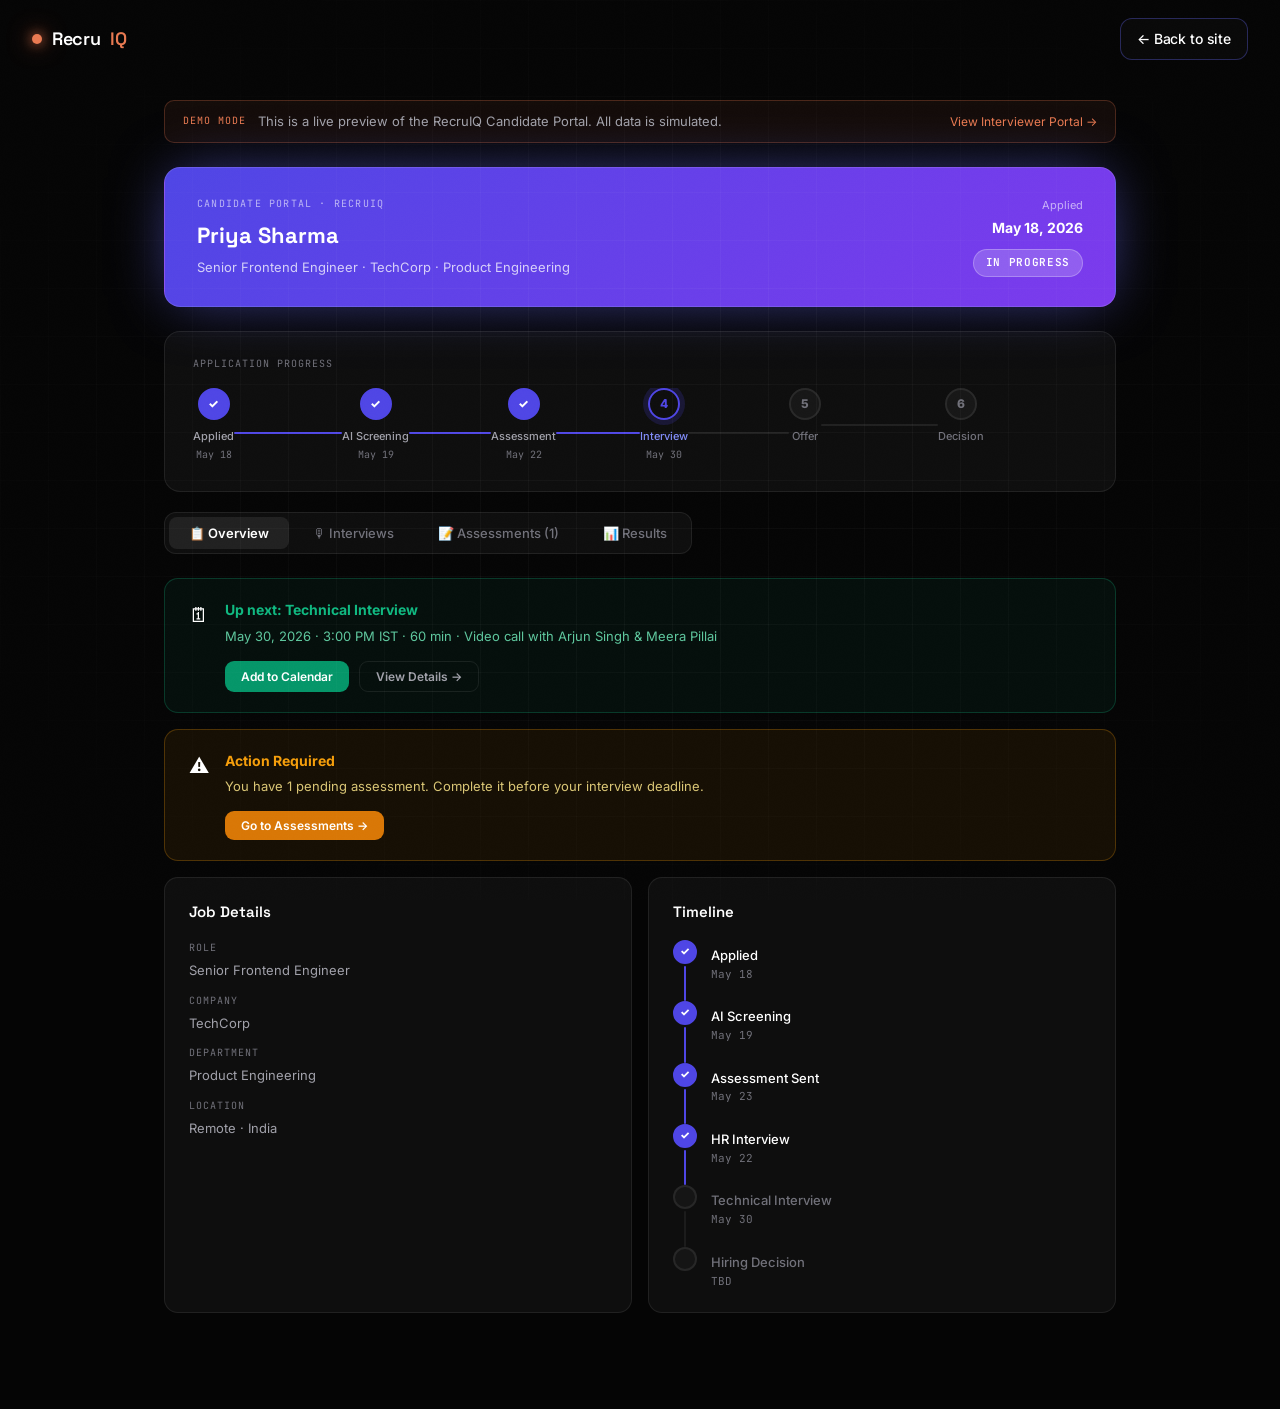
==== commit 38416bca: "Remove marketing nav links from Candidate Portal Remove Product, Compare, Pricing, Interviewer Porta" ====
--- a/candidate-portal.html
+++ b/candidate-portal.html
@@ -440,15 +440,8 @@
       <span class="logo-dot"></span>
       Recru<span style="color:var(--coral-bright)">IQ</span>
     </a>
-    <ul class="nav-links">
-      <li><a href="index.html#product">Product</a></li>
-      <li><a href="compare.html">Compare</a></li>
-      <li><a href="pricing.html">Pricing</a></li>
-      <li><a href="interviewer-portal.html">Interviewer Portal</a></li>
-    </ul>
     <div class="nav-cta">
       <a href="index.html" class="btn btn-sm btn-ghost">← Back to site</a>
-      <a href="contact.html" class="btn btn-primary btn-sm">Book a Demo →</a>
     </div>
   </div>
 </nav>
